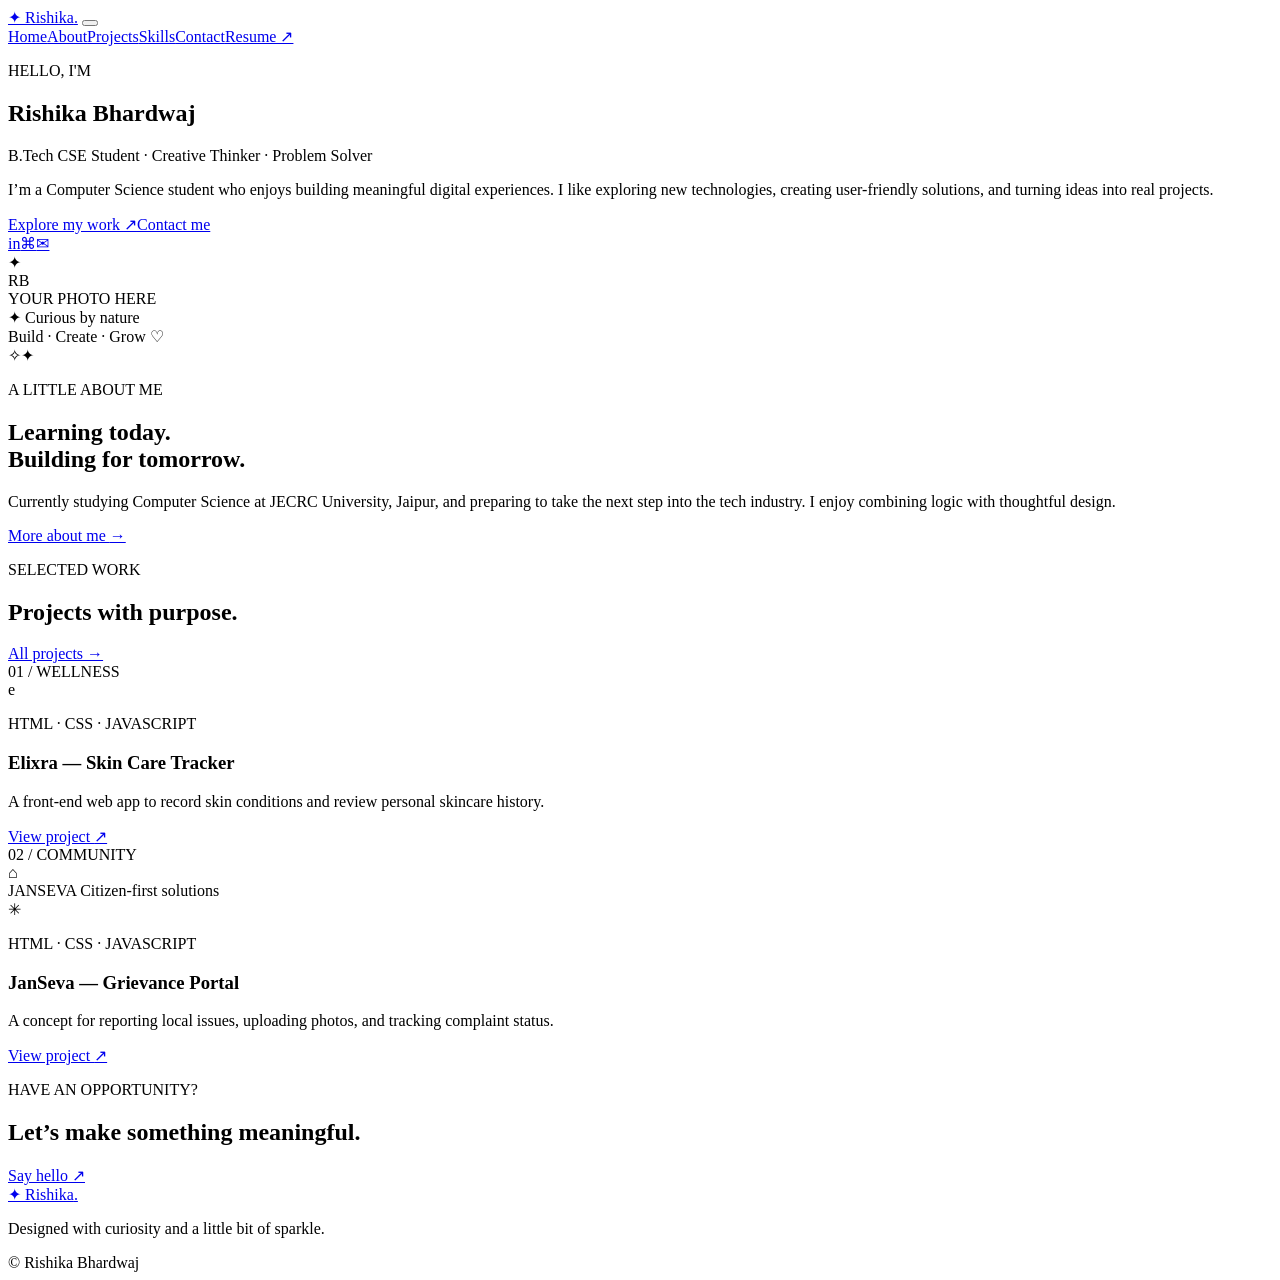
==== index.html @ d5d4e7bb "Create index.html" ====
<!DOCTYPE html>
<html lang="en">
<head>
  <meta charset="UTF-8"><meta name="viewport" content="width=device-width, initial-scale=1.0">
  <meta name="description" content="Rishika Bhardwaj — Computer Science student, creative thinker and problem solver.">
  <title>Rishika Bhardwaj | Portfolio</title><link rel="preconnect" href="https://fonts.googleapis.com">
  <link href="https://fonts.googleapis.com/css2?family=DM+Sans:wght@400;500;600;700&family=Space+Grotesk:wght@400;500;600;700&display=swap" rel="stylesheet">
  <link rel="stylesheet" href="css/style.css">
</head>
<body>
  <header class="site-header"><a class="brand" href="index.html"><span class="brand-mark">✦</span> Rishika<span class="brand-dot">.</span></a>
    <button class="menu-toggle" aria-label="Open navigation menu" aria-expanded="false" aria-controls="primary-nav"><span></span><span></span></button>
    <nav id="primary-nav" class="nav"><a class="active" href="index.html">Home</a><a href="about.html">About</a><a href="projects.html">Projects</a><a href="skills.html">Skills</a><a href="contact.html">Contact</a><a class="nav-cta" href="assets/Rishika-Bhardwaj-Resume.pdf" target="_blank" rel="noopener">Resume ↗</a></nav>
  </header>
  <main>
    <section class="hero section-wrap">
      <div class="hero-copy reveal"><p class="eyebrow"><span class="status-dot"></span> HELLO, I'M</p><h1>Rishika <span class="gradient-text">Bhardwaj</span></h1><p class="hero-role">B.Tech CSE Student <span>·</span> Creative Thinker <span>·</span> Problem Solver</p>
        <p class="hero-description">I’m a Computer Science student who enjoys building meaningful digital experiences. I like exploring new technologies, creating user-friendly solutions, and turning ideas into real projects.</p>
        <div class="hero-actions"><a class="button button-primary" href="projects.html">Explore my work <span>↗</span></a><a class="button button-outline" href="contact.html">Contact me</a></div>
        <div class="social-links"><a href="https://www.linkedin.com/" target="_blank" rel="noopener" aria-label="LinkedIn">in</a><a href="https://github.com/" target="_blank" rel="noopener" aria-label="GitHub">⌘</a><a href="contact.html" aria-label="Email">✉</a></div>
      </div>
      <div class="hero-visual reveal"><div class="orbit orbit-one"></div><div class="orbit orbit-two"></div><div class="profile-frame"><div class="profile-placeholder"><span class="profile-spark">✦</span><div class="avatar-initials">RB</div><span class="profile-caption">YOUR PHOTO HERE</span></div></div><div class="floating-note note-top">✦ Curious by nature</div><div class="floating-note note-bottom">Build · Create · Grow ♡</div><span class="star star-one">✧</span><span class="star star-two">✦</span></div>
    </section>
    <section class="quick-intro section-wrap reveal"><div><p class="eyebrow">A LITTLE ABOUT ME</p><h2>Learning today.<br><span class="gradient-text">Building for tomorrow.</span></h2></div><p>Currently studying Computer Science at JECRC University, Jaipur, and preparing to take the next step into the tech industry. I enjoy combining logic with thoughtful design.</p><a class="text-link" href="about.html">More about me <span>→</span></a></section>
    <section class="section-wrap featured-section"><div class="section-heading reveal"><div><p class="eyebrow">SELECTED WORK</p><h2>Projects with <span class="gradient-text">purpose.</span></h2></div><a class="text-link" href="projects.html">All projects →</a></div>
      <div class="project-grid">
        <article class="project-card project-elixra reveal"><div class="project-art art-skin"><span class="art-label">01 / WELLNESS</span><div class="art-window"><span class="mini-dot"></span><span class="mini-dot"></span><span class="mini-dot"></span><div class="art-circle">e</div><div class="art-lines"><i></i><i></i><i></i></div></div></div><div class="project-content"><p class="card-kicker">HTML · CSS · JAVASCRIPT</p><h3>Elixra — Skin Care Tracker</h3><p>A front-end web app to record skin conditions and review personal skincare history.</p><a class="text-link" href="projects.html#elixra">View project <span>↗</span></a></div></article>
        <article class="project-card project-janseva reveal"><div class="project-art art-civic"><span class="art-label">02 / COMMUNITY</span><div class="civic-symbol">⌂</div><div class="civic-card">JANSEVA <span>Citizen-first solutions</span></div><span class="civic-star">✳</span></div><div class="project-content"><p class="card-kicker">HTML · CSS · JAVASCRIPT</p><h3>JanSeva — Grievance Portal</h3><p>A concept for reporting local issues, uploading photos, and tracking complaint status.</p><a class="text-link" href="projects.html#janseva">View project <span>↗</span></a></div></article>
      </div>
    </section>
    <section class="cta-band section-wrap reveal"><div><p class="eyebrow">HAVE AN OPPORTUNITY?</p><h2>Let’s make something <span class="gradient-text">meaningful.</span></h2></div><a class="button button-primary" href="contact.html">Say hello <span>↗</span></a></section>
  </main>
  <footer class="site-footer"><a class="brand" href="index.html"><span class="brand-mark">✦</span> Rishika<span class="brand-dot">.</span></a><p>Designed with curiosity and a little bit of sparkle.</p><span>© <span class="year"></span> Rishika Bhardwaj</span></footer>
  <script src="js/main.js"></script>
</body></html>
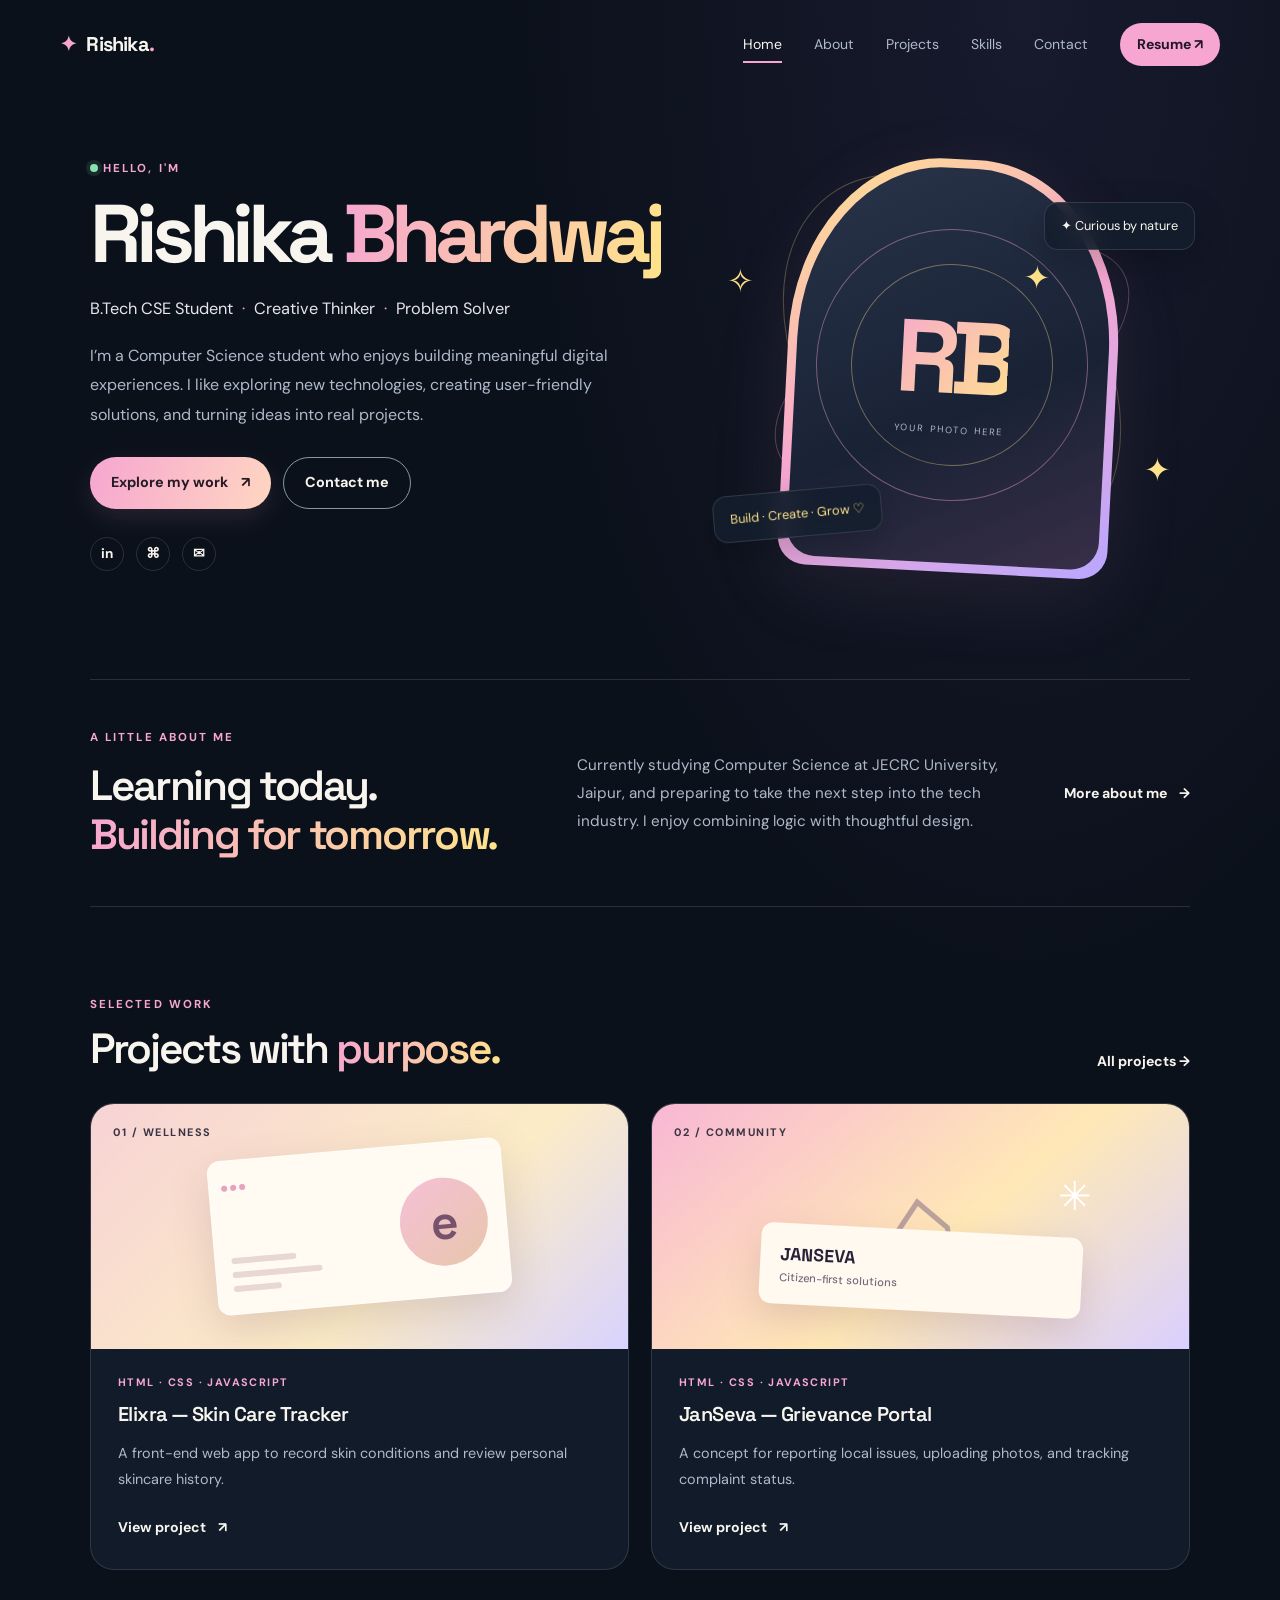
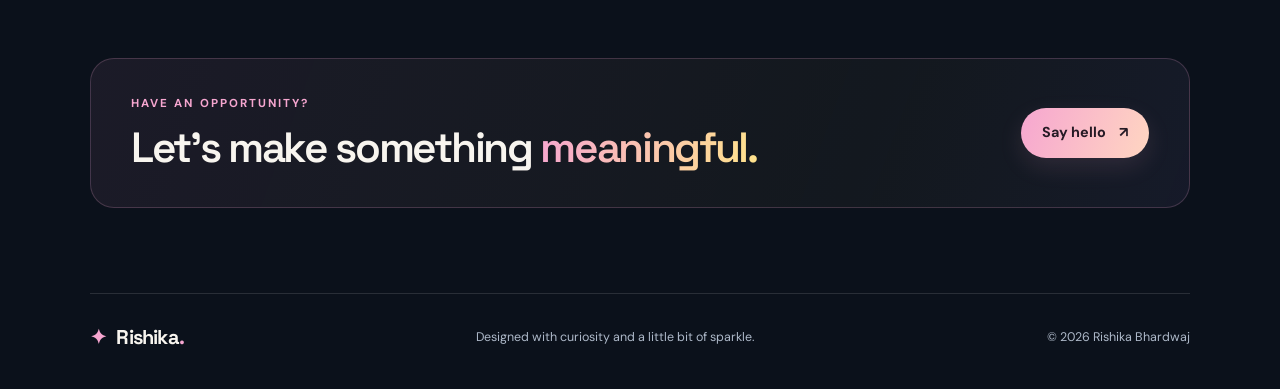
==== commit 131b7f92: "Update stylesheet and script paths in index.html" ====
--- a/index.html
+++ b/index.html
@@ -5,7 +5,7 @@
   <meta name="description" content="Rishika Bhardwaj — Computer Science student, creative thinker and problem solver.">
   <title>Rishika Bhardwaj | Portfolio</title><link rel="preconnect" href="https://fonts.googleapis.com">
   <link href="https://fonts.googleapis.com/css2?family=DM+Sans:wght@400;500;600;700&family=Space+Grotesk:wght@400;500;600;700&display=swap" rel="stylesheet">
-  <link rel="stylesheet" href="css/style.css">
+  <link rel="stylesheet" href="style.css">
 </head>
 <body>
   <header class="site-header"><a class="brand" href="index.html"><span class="brand-mark">✦</span> Rishika<span class="brand-dot">.</span></a>
@@ -31,5 +31,5 @@
     <section class="cta-band section-wrap reveal"><div><p class="eyebrow">HAVE AN OPPORTUNITY?</p><h2>Let’s make something <span class="gradient-text">meaningful.</span></h2></div><a class="button button-primary" href="contact.html">Say hello <span>↗</span></a></section>
   </main>
   <footer class="site-footer"><a class="brand" href="index.html"><span class="brand-mark">✦</span> Rishika<span class="brand-dot">.</span></a><p>Designed with curiosity and a little bit of sparkle.</p><span>© <span class="year"></span> Rishika Bhardwaj</span></footer>
-  <script src="js/main.js"></script>
+  <script src="main.js"></script>
 </body></html>
--- a/style.css
+++ b/style.css
@@ -0,0 +1 @@
+:root{--bg:#0b111b;--panel:#111b29;--panel-2:#152235;--text:#f8f5ef;--muted:#aeb9c9;--pink:#f6a6d0;--yellow:#ffe38b;--purple:#b9a7ff;--line:rgba(255,255,255,.12);--cream:#fff5df;--dark:#101927;--radius:24px;--font-body:"DM Sans",sans-serif;--font-head:"Space Grotesk",sans-serif}*{box-sizing:border-box}html{scroll-behavior:smooth;scroll-padding-top:100px}body{margin:0;background:radial-gradient(ellipse at 80% 0%,rgba(96,76,148,.15),transparent 36%),var(--bg);color:var(--text);font-family:var(--font-body);line-height:1.65}a{color:inherit;text-decoration:none}button,input,textarea,select{font:inherit}.site-header{width:min(1160px,calc(100% - 48px));margin:0 auto;padding:23px 0;display:flex;align-items:center;justify-content:space-between;gap:25px;position:relative;z-index:10}.brand{font-family:var(--font-head);font-weight:700;font-size:1.25rem;letter-spacing:-.04em;white-space:nowrap}.brand-mark,.brand-dot{color:var(--pink)}.brand-mark{margin-right:6px}.nav{display:flex;align-items:center;gap:clamp(16px,2.5vw,32px)}.nav a{font-size:.88rem;color:var(--muted);transition:color .2s,transform .2s;position:relative}.nav a:not(.nav-cta):after{content:"";position:absolute;bottom:-7px;left:0;width:0;height:2px;background:var(--pink);transition:width .25s}.nav a:hover,.nav a.active{color:var(--text)}.nav a:hover:after,.nav a.active:after{width:100%}.nav .nav-cta{background:var(--pink);color:#241629;padding:10px 17px;border-radius:30px;font-weight:700}.nav .nav-cta:hover{transform:translateY(-2px);box-shadow:0 7px 22px #f6a6d044}.menu-toggle{display:none;background:transparent;border:1px solid var(--line);border-radius:12px;padding:10px;cursor:pointer}.menu-toggle span{display:block;width:21px;height:2px;background:var(--text);margin:4px}.section-wrap{width:min(1100px,calc(100% - 48px));margin-inline:auto}.hero{min-height:590px;display:grid;grid-template-columns:1.1fr .9fr;align-items:center;gap:40px;padding-top:42px;padding-bottom:80px}.eyebrow{font-size:.72rem;letter-spacing:.18em;font-weight:700;color:var(--pink);margin:0 0 14px}.hero h1,.page-hero h1{font-family:var(--font-head);font-size:clamp(3rem,6.4vw,5.6rem);letter-spacing:-.075em;line-height:1.02;margin:0 0 20px}.gradient-text{background:linear-gradient(100deg,var(--pink),var(--yellow));background-clip:text;-webkit-background-clip:text;color:transparent}.hero-role{font-size:1.02rem;color:#e7e6ed;margin:0 0 18px}.hero-role span{color:var(--pink);padding:0 5px}.hero-description{max-width:520px;color:var(--muted);line-height:1.85}.hero-actions{display:flex;gap:12px;flex-wrap:wrap;margin:28px 0}.button{border:0;display:inline-flex;align-items:center;justify-content:center;gap:13px;border-radius:999px;padding:13px 21px;font-weight:700;font-size:.9rem;cursor:pointer;transition:transform .22s,box-shadow .22s,background .22s}.button:hover{transform:translateY(-3px)}.button-primary{color:#251a25;background:linear-gradient(110deg,var(--pink),#ffd6c1);box-shadow:0 9px 24px #f6a6d01e}.button-primary:hover{box-shadow:0 12px 30px #f6a6d044}.button-outline{border:1px solid #8994a6;color:var(--text);background:transparent}.button-outline:hover{border-color:var(--pink)}.social-links{display:flex;gap:12px}.social-links a{height:34px;width:34px;display:grid;place-items:center;border:1px solid var(--line);border-radius:50%;font-size:.85rem;font-weight:700;transition:all .2s}.social-links a:hover{background:var(--pink);color:var(--dark);transform:translateY(-3px)}.hero-visual{position:relative;min-height:440px;display:grid;place-items:center}.profile-frame{width:min(330px,78%);aspect-ratio:4/5;padding:9px;border-radius:45% 45% 28px 28px;background:linear-gradient(145deg,var(--yellow),var(--pink),var(--purple));transform:rotate(3deg);box-shadow:0 22px 80px #f6a6d016;position:relative;z-index:2;animation:float 6s ease-in-out infinite}.profile-placeholder{height:100%;width:100%;border-radius:inherit;background:linear-gradient(155deg,#29344a,#192235 60%,#392e49);display:flex;align-items:center;justify-content:center;flex-direction:column;overflow:hidden;position:relative}.profile-placeholder:before,.profile-placeholder:after{content:"";position:absolute;border:1px solid #f6a6d06b;border-radius:50%;width:270px;height:270px}.profile-placeholder:after{width:200px;height:200px;border-color:#ffe38b60}.avatar-initials{font:700 clamp(4rem,8vw,6.5rem) var(--font-head);letter-spacing:-.1em;background:linear-gradient(130deg,var(--pink),var(--yellow));background-clip:text;color:transparent;z-index:1}.profile-caption{font-size:.58rem;letter-spacing:.2em;color:#aeb9c9;z-index:1}.profile-spark{position:absolute;top:20%;right:20%;color:var(--yellow);font-size:2rem}.orbit{position:absolute;border:1px solid #f6a6d04c;border-radius:50%;transform:rotate(-28deg)}.orbit-one{width:390px;height:180px}.orbit-two{width:420px;height:290px;border-color:#ffe38b44;transform:rotate(55deg)}.floating-note{position:absolute;z-index:3;padding:12px 16px;border:1px solid var(--line);background:#131d2cdd;backdrop-filter:blur(12px);border-radius:14px;font-size:.8rem;box-shadow:0 12px 35px #0003}.note-top{top:13%;right:-1%}.note-bottom{bottom:11%;left:0;color:var(--yellow);transform:rotate(-5deg)}.star{position:absolute;color:var(--yellow);font-size:2rem}.star-one{top:25%;left:3%}.star-two{bottom:20%;right:4%}.quick-intro{border-top:1px solid var(--line);border-bottom:1px solid var(--line);padding:48px 0;display:grid;grid-template-columns:1fr 1fr auto;align-items:center;gap:36px}.quick-intro h2,.section-heading h2,.cta-band h2,.cert-section h2{font:600 clamp(1.8rem,3.3vw,2.8rem)/1.15 var(--font-head);letter-spacing:-.055em;margin:0}.quick-intro>p{color:var(--muted);font-size:.95rem;line-height:1.85}.text-link{font-size:.88rem;font-weight:700;display:inline-flex;gap:12px;align-items:center;white-space:nowrap;transition:color .2s}.text-link:hover{color:var(--pink)}.text-link span{transition:transform .2s}.text-link:hover span{transform:translateX(4px)}.featured-section{padding-top:88px;padding-bottom:88px}.section-heading{display:flex;justify-content:space-between;align-items:end;gap:20px;margin-bottom:30px}.section-heading .eyebrow{margin-bottom:10px}.project-grid{display:grid;grid-template-columns:1fr 1fr;gap:22px}.project-card{border:1px solid var(--line);background:var(--panel);border-radius:var(--radius);overflow:hidden;transition:transform .28s,border-color .28s,box-shadow .28s}.project-card:hover,.value-card:hover,.cert-card:hover{transform:translateY(-6px);border-color:#f6a6d077;box-shadow:0 20px 55px #0002}.project-art{height:245px;position:relative;overflow:hidden;display:grid;place-items:center}.art-skin{background:linear-gradient(135deg,#f7d3d5,#fcecc6 60%,#d8d3ff)}.art-civic{background:linear-gradient(140deg,#f8b7d4,#ffe8b6 55%,#d9d0ff)}.art-label{position:absolute;top:20px;left:22px;font-size:.68rem;letter-spacing:.14em;color:#3a3446;font-weight:700}.art-window{width:55%;height:155px;background:#fffaf2;border:1px solid #ffffffaa;border-radius:13px;box-shadow:0 14px 40px #6b4d6230;padding:12px;position:relative;transform:rotate(-5deg)}.mini-dot{display:inline-block;width:6px;height:6px;background:#e7a2c0;border-radius:50%;margin-right:3px}.art-circle{position:absolute;width:88px;height:88px;border-radius:50%;background:linear-gradient(140deg,#f5c0d7,#e8c6aa);display:grid;place-items:center;color:#77526c;font:600 3rem var(--font-head);right:18px;top:35px}.art-lines{display:grid;gap:8px;position:absolute;bottom:22px;left:16px}.art-lines i{height:6px;width:65px;border-radius:9px;background:#e7d8d1}.art-lines i:nth-child(2){width:90px}.art-lines i:nth-child(3){width:48px}.civic-symbol{font-size:8rem;color:#6c557a;opacity:.45;transform:rotate(-8deg)}.civic-card{position:absolute;bottom:38px;left:50%;transform:translateX(-50%) rotate(3deg);width:60%;background:#fff9f0;border-radius:12px;padding:20px;color:#282239;font:700 1.1rem var(--font-head);box-shadow:0 14px 35px #76516a30}.civic-card span{display:block;font:500 .7rem var(--font-body);margin-top:5px;color:#756a7b}.civic-star{position:absolute;right:18%;top:24%;font-size:2.5rem;color:#fff}.project-content{padding:25px 27px 29px}.card-kicker{font-size:.68rem;letter-spacing:.13em;font-weight:700;color:var(--pink);margin:0 0 9px}.project-content h3,.value-card h3,.cert-card h3{font:600 1.25rem var(--font-head);margin:0 0 10px;letter-spacing:-.03em}.project-content>p:not(.card-kicker){color:var(--muted);font-size:.9rem;line-height:1.8;min-height:52px}.project-content .text-link{margin-top:8px}.cta-band{margin-bottom:85px;padding:35px 40px;border:1px solid #f6a6d033;border-radius:var(--radius);background:linear-gradient(110deg,#f6a6d012,#ffe38b09 70%,#b9a7ff10);display:flex;align-items:center;justify-content:space-between;gap:25px}.cta-band .eyebrow{margin-bottom:10px}.site-footer{width:min(1100px,calc(100% - 48px));margin:0 auto;border-top:1px solid var(--line);padding:27px 0 35px;display:flex;align-items:center;justify-content:space-between;gap:20px;color:var(--muted);font-size:.78rem}.site-footer .brand{color:var(--text)}.site-footer p{margin:0}.page-hero{padding-top:76px;padding-bottom:48px}.page-hero h1{font-size:clamp(2.8rem,6vw,4.8rem);margin-bottom:17px}.lead{max-width:650px;color:var(--muted);font-size:1.05rem;line-height:1.85}.about-layout{display:grid;grid-template-columns:1.1fr .9fr;gap:22px;margin-bottom:75px}.panel{background:linear-gradient(145deg,#121d2b,#101824);border:1px solid var(--line);border-radius:var(--radius);padding:32px}.about-story h2,.timeline h2,.detail-copy h2,.contact-form h2,.skills-panel h2{font:600 1.75rem/1.2 var(--font-head);letter-spacing:-.05em;margin:0 0 20px}.about-story>p:not(.eyebrow){color:var(--muted);font-size:.93rem;line-height:1.9}.tag-row{display:flex;gap:8px;flex-wrap:wrap;margin-top:22px}.tag{border:1px solid #ffffff22;background:#ffffff06;color:#e6e3ee;border-radius:30px;padding:7px 12px;font-size:.73rem}.timeline{background:var(--cream);color:#182131}.timeline .eyebrow{color:#8d5877}.timeline-item{position:relative;padding:0 0 26px 27px;margin-left:5px;border-left:1px solid #d3b6b7}.timeline-item:last-child{padding-bottom:0}.timeline-point{position:absolute;left:-6px;top:3px;width:11px;height:11px;background:var(--pink);border:2px solid #fff;border-radius:50%;box-shadow:0 0 0 3px #f6a6d055}.timeline-date{font-size:.68rem;letter-spacing:.12em;font-weight:700;color:#8d5877;margin:0 0 5px}.timeline-item h3{font:600 1rem var(--font-head);margin:0 0 4px}.timeline-item p:last-child{font-size:.82rem;color:#667082;margin:0}.values-section{padding-bottom:90px}.value-grid{display:grid;grid-template-columns:repeat(3,1fr);gap:18px}.value-card{border:1px solid var(--line);border-radius:20px;background:var(--panel);padding:25px;transition:all .25s}.value-icon{height:44px;width:44px;border-radius:14px;background:#f6a6d01b;color:var(--pink);display:grid;place-items:center;font-size:1.4rem;margin-bottom:22px}.value-card p,.cert-card p{font-size:.86rem;line-height:1.8;color:var(--muted);margin-bottom:0}.project-list{display:grid;gap:25px;margin-bottom:85px}.project-detail{display:grid;grid-template-columns:.8fr 1.2fr;gap:32px;align-items:center}.detail-art{height:100%;min-height:330px;position:relative;border-radius:18px;display:grid;place-items:center;overflow:hidden}.art-window.large{width:70%;height:210px}.art-window.large .art-circle{width:120px;height:120px}.detail-copy h2{margin-bottom:15px}.detail-copy>p:not(.card-kicker){color:var(--muted);line-height:1.85;font-size:.9rem}.detail-copy h3{font:600 1rem var(--font-head);margin:22px 0 9px}.check-list{list-style:none;padding:0;margin:0;display:grid;gap:8px;color:#d6dce7;font-size:.86rem}.check-list li:before{content:"✓";color:var(--pink);margin-right:10px}.small-note{font-size:.75rem;color:#9aa6b8;line-height:1.7;margin-top:17px}.skills-layout{display:grid;grid-template-columns:1fr 1fr;gap:22px;margin-bottom:70px}.panel-heading{display:flex;gap:14px;align-items:center;margin-bottom:30px}.panel-heading .eyebrow{margin-bottom:4px}.panel-heading h2{margin:0}.panel-icon{width:45px;height:45px;display:grid;place-items:center;border-radius:14px;background:#ffe38b22;color:var(--yellow);font-size:1.4rem}.panel-icon-pink{background:#f6a6d022;color:var(--pink)}.skill-item{margin:0 0 22px}.skill-item>div:first-child{display:flex;justify-content:space-between;gap:12px;font-size:.85rem;margin-bottom:9px}.skill-item>div:first-child span:last-child{font-size:.72rem;color:#9da9ba}.skill-track{height:7px;background:#ffffff13;border-radius:20px;overflow:hidden}.skill-track span{display:block;width:var(--skill-width);height:100%;border-radius:20px;background:linear-gradient(90deg,var(--pink),var(--yellow));transform-origin:left;animation:grow .9s ease both}.soft-skill-grid{display:grid;grid-template-columns:1fr 1fr;gap:14px}.soft-skill{padding:15px;border:1px solid var(--line);border-radius:15px;background:#ffffff04}.soft-skill>span{color:var(--pink);font-size:1.3rem}.soft-skill h3{font:600 .93rem var(--font-head);margin:7px 0}.soft-skill p{color:var(--muted);font-size:.77rem;line-height:1.65;margin:0}.cert-section{padding-bottom:90px}.cert-section h2{margin-bottom:27px}.cert-grid{display:grid;grid-template-columns:repeat(3,1fr);gap:17px}.cert-card{border:1px solid var(--line);background:var(--panel);border-radius:18px;padding:23px;transition:all .25s}.cert-mark{display:inline-block;font-size:.65rem;letter-spacing:.12em;font-weight:700;color:var(--pink);border:1px solid #f6a6d044;border-radius:6px;padding:5px 8px;margin-bottom:19px}.cert-card h3{font-size:1.02rem}.contact-layout{display:grid;grid-template-columns:.8fr 1.2fr;gap:25px;align-items:start;padding-bottom:90px}.contact-info{display:grid;gap:13px}.contact-info-card{display:flex;align-items:center;gap:15px;padding:19px;border:1px solid var(--line);border-radius:17px;background:var(--panel)}.contact-icon{width:42px;height:42px;border-radius:13px;display:grid;place-items:center;color:var(--pink);background:#f6a6d019;font-size:1.15rem;flex-shrink:0}.contact-info-card .eyebrow{font-size:.63rem;margin:0 0 4px}.contact-info-card p:not(.eyebrow),.contact-info-card a{font-size:.85rem;margin:0;color:#e1e5ee;overflow-wrap:anywhere}.contact-info-card a:hover{color:var(--pink)}.availability-note{padding:14px 16px;font-size:.79rem;color:var(--muted);display:flex;align-items:center;gap:10px}.status-dot{width:8px;height:8px;display:inline-block;border-radius:50%;background:#8be0b0;box-shadow:0 0 0 4px #8be0b01c;flex-shrink:0}.contact-form h2{margin-bottom:24px}.form-row{display:grid;grid-template-columns:1fr 1fr;gap:16px}.form-field{display:flex;flex-direction:column;margin-bottom:17px;min-width:0}.form-field label{font-size:.8rem;font-weight:600;margin-bottom:8px}.form-field label span{color:var(--pink)}.form-field input,.form-field textarea,.form-field select{width:100%;background:#0b1420;border:1px solid #344255;border-radius:10px;padding:13px 14px;color:var(--text);outline:none;transition:border-color .2s,box-shadow .2s}.form-field input::placeholder,.form-field textarea::placeholder{color:#77869a}.form-field select{color:#cbd3df}.form-field input:focus,.form-field textarea:focus,.form-field select:focus{border-color:var(--pink);box-shadow:0 0 0 3px #f6a6d01c}.form-field textarea{resize:vertical;min-height:125px}.form-field [aria-invalid="true"]{border-color:#ff8796}.field-error{color:#ff9da8;font-size:.73rem;min-height:0;margin-top:5px}.field-meta{display:flex;justify-content:space-between;gap:10px}.field-meta small:last-child{font-size:.7rem;color:#8996a8;margin-top:5px}.checkbox-field{display:flex;align-items:flex-start;gap:10px;font-size:.77rem;color:var(--muted);line-height:1.6;margin:2px 0 4px}.checkbox-field input{accent-color:var(--pink);margin-top:4px;width:16px;height:16px;flex-shrink:0}.submit-button{width:100%;margin-top:18px}.form-note{font-size:.73rem;line-height:1.7;color:#8e9bad;margin-bottom:0}.form-status{font-size:.82rem;margin-top:13px;line-height:1.6}.form-status.success{color:#9be2b6}.form-status.error{color:#ff9da8}.reveal{opacity:0;transform:translateY(18px);transition:opacity .65s ease,transform .65s ease}.reveal.is-visible{opacity:1;transform:translateY(0)}@keyframes float{0%,100%{transform:translateY(0) rotate(3deg)}50%{transform:translateY(-10px) rotate(1deg)}}@keyframes grow{from{transform:scaleX(0)}to{transform:scaleX(1)}}@media(prefers-reduced-motion:reduce){*,*::before,*::after{scroll-behavior:auto!important;animation-duration:.01ms!important;animation-iteration-count:1!important;transition-duration:.01ms!important}.reveal{opacity:1;transform:none}}@media(max-width:850px){.site-header{width:calc(100% - 36px)}.menu-toggle{display:block}.nav{display:none;position:absolute;top:78px;left:0;right:0;padding:18px;border:1px solid var(--line);border-radius:18px;background:#101a28f7;backdrop-filter:blur(20px);flex-direction:column;align-items:stretch;gap:0;box-shadow:0 20px 55px #0005}.nav.open{display:flex}.nav a{padding:12px 9px}.nav a:not(.nav-cta):after{display:none}.nav .nav-cta{text-align:center;margin-top:8px}.hero{grid-template-columns:1fr .8fr;gap:18px;min-height:540px}.hero-visual{min-height:360px}.orbit-one{width:290px;height:150px}.orbit-two{width:300px;height:220px}.floating-note{font-size:.7rem}.quick-intro{grid-template-columns:1fr 1fr}.quick-intro .text-link{grid-column:2}.project-detail{grid-template-columns:.75fr 1.25fr;gap:22px}.detail-art{min-height:290px}.panel{padding:25px}.contact-layout{grid-template-columns:.7fr 1.3fr;gap:16px}}@media(max-width:640px){.section-wrap,.site-footer{width:calc(100% - 36px)}.site-header{padding:17px 0}.hero{grid-template-columns:1fr;padding-top:38px;padding-bottom:55px;gap:10px}.hero h1{font-size:clamp(3.2rem,14vw,5rem)}.hero-visual{min-height:360px;grid-row:1}.hero-copy{grid-row:2}.profile-frame{width:230px}.orbit-one{width:280px}.orbit-two{width:310px}.note-top{right:3%;top:9%}.note-bottom{left:5%;bottom:8%}.hero-description{font-size:.92rem}.quick-intro{grid-template-columns:1fr;gap:12px;padding:35px 0}.quick-intro .text-link{grid-column:auto}.section-heading{align-items:start;flex-direction:column}.project-grid,.about-layout,.skills-layout,.contact-layout,.cert-grid{grid-template-columns:1fr}.project-art{height:220px}.cta-band{padding:26px;align-items:flex-start;flex-direction:column;margin-bottom:60px}.site-footer{flex-wrap:wrap;justify-content:space-between}.site-footer p{order:3;width:100%}.page-hero{padding-top:50px;padding-bottom:35px}.page-hero h1{font-size:clamp(2.7rem,12vw,4rem)}.lead{font-size:.95rem}.about-layout{margin-bottom:55px}.value-grid{grid-template-columns:1fr}.values-section,.cert-section{padding-bottom:60px}.project-detail{grid-template-columns:1fr;padding:17px}.detail-art{min-height:235px}.detail-copy{padding:6px 4px 10px}.soft-skill-grid{gap:10px}.soft-skill{padding:13px}.form-row{grid-template-columns:1fr;gap:0}.contact-layout{padding-bottom:60px}.contact-form{padding:22px}.skills-layout{margin-bottom:50px}.cert-grid{gap:12px}}@media(max-width:380px){.hero-actions{flex-direction:column;align-items:stretch}.button{width:100%}.project-content{padding:22px}.panel{padding:21px}.hero-role{font-size:.92rem}}
